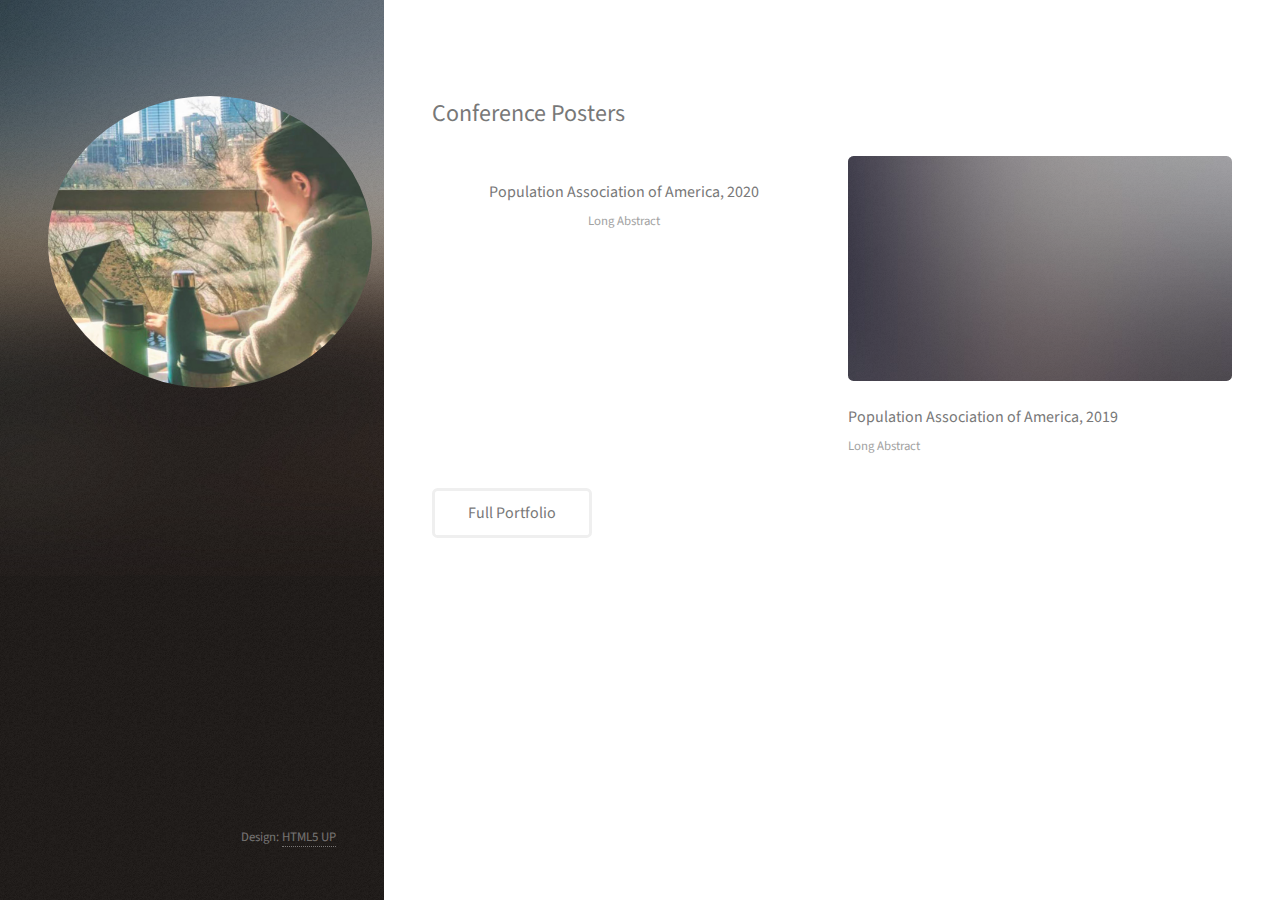
==== conference_posters.html @ b1d5b1af "Update conference_posters.html" ====
<!DOCTYPE HTML>
<!--
	Strata by HTML5 UP
	html5up.net | @ajlkn
	Free for personal and commercial use under the CCA 3.0 license (html5up.net/license)
-->
<html>
	<head>
		<title>Danielle Wilson</title>
		<meta charset="utf-8" />
		<meta name="viewport" content="width=device-width, initial-scale=1, user-scalable=no" />
		<link rel="stylesheet" href="assets/css/main.css" />
	</head>
	<body class="is-preload">

		<!-- Header -->
			<header id="header">
				<div class="inner">
					<a href="#" class="image avatar"><img src="images/avatar.jpg" alt="" /></a>

				</div>
			</header>

		<!-- Main -->
			<div id="main">

				<!-- Research -->
					<section id="two">
						<h2>Conference Posters</h2>
						<div class="row">
							<article class="col-6 col-12-xsmall work-item">
								<a href="images/PAA_poster_2020.jpg" class="image fit thumb"><img src="images/PAA_poster_2020_tumbnail.jpg" alt="" /></a>
								<!-- <a href="images/fulls/02.jpg" class="image fit thumb"><img src="images/thumbs/02.jpg" alt="" /></a> -->
								<h3 style="text-align:center;">Population Association of America, 2020</h3>
								<p style="text-align:center;">Long Abstract</p>
							</article>
							<article class="col-6 col-12-xsmall work-item">
								<a href="images/fulls/03.jpg" class="image fit thumb"><img src="images/thumbs/03.jpg" alt="" /></a>
								<h3>Population Association of America, 2019</h3>
								<p>Long Abstract</p>
							</article>
						</div>
						<ul class="actions">
							<li><a href="#" class="button">Full Portfolio</a></li>
						</ul>
					</section>

				<!-- Four -->
				<!--
					<section id="four">
						<h2>Elements</h2>

						<section>
							<h4>Text</h4>
							<p>This is <b>bold</b> and this is <strong>strong</strong>. This is <i>italic</i> and this is <em>emphasized</em>.
							This is <sup>superscript</sup> text and this is <sub>subscript</sub> text.
							This is <u>underlined</u> and this is code: <code>for (;;) { ... }</code>. Finally, <a href="#">this is a link</a>.</p>
							<hr />
							<header>
								<h4>Heading with a Subtitle</h4>
								<p>Lorem ipsum dolor sit amet nullam id egestas urna aliquam</p>
							</header>
							<p>Nunc lacinia ante nunc ac lobortis. Interdum adipiscing gravida odio porttitor sem non mi integer non faucibus ornare mi ut ante amet placerat aliquet. Volutpat eu sed ante lacinia sapien lorem accumsan varius montes viverra nibh in adipiscing blandit tempus accumsan.</p>
							<header>
								<h5>Heading with a Subtitle</h5>
								<p>Lorem ipsum dolor sit amet nullam id egestas urna aliquam</p>
							</header>
							<p>Nunc lacinia ante nunc ac lobortis. Interdum adipiscing gravida odio porttitor sem non mi integer non faucibus ornare mi ut ante amet placerat aliquet. Volutpat eu sed ante lacinia sapien lorem accumsan varius montes viverra nibh in adipiscing blandit tempus accumsan.</p>
							<hr />
							<h2>Heading Level 2</h2>
							<h3>Heading Level 3</h3>
							<h4>Heading Level 4</h4>
							<h5>Heading Level 5</h5>
							<h6>Heading Level 6</h6>
							<hr />
							<h5>Blockquote</h5>
							<blockquote>Fringilla nisl. Donec accumsan interdum nisi, quis tincidunt felis sagittis eget tempus euismod. Vestibulum ante ipsum primis in faucibus vestibulum. Blandit adipiscing eu felis iaculis volutpat ac adipiscing accumsan faucibus. Vestibulum ante ipsum primis in faucibus lorem ipsum dolor sit amet nullam adipiscing eu felis.</blockquote>
							<h5>Preformatted</h5>
							<pre><code>i = 0;

while (!deck.isInOrder()) {
print 'Iteration ' + i;
deck.shuffle();
i++;
}

print 'It took ' + i + ' iterations to sort the deck.';</code></pre>
						</section>

						<section>
							<h4>Lists</h4>
							<div class="row">
								<div class="col-6 col-12-xsmall">
									<h5>Unordered</h5>
									<ul>
										<li>Dolor pulvinar etiam magna etiam.</li>
										<li>Sagittis adipiscing lorem eleifend.</li>
										<li>Felis enim feugiat dolore viverra.</li>
									</ul>
									<h5>Alternate</h5>
									<ul class="alt">
										<li>Dolor pulvinar etiam magna etiam.</li>
										<li>Sagittis adipiscing lorem eleifend.</li>
										<li>Felis enim feugiat dolore viverra.</li>
									</ul>
								</div>
								<div class="col-6 col-12-xsmall">
									<h5>Ordered</h5>
									<ol>
										<li>Dolor pulvinar etiam magna etiam.</li>
										<li>Etiam vel felis at lorem sed viverra.</li>
										<li>Felis enim feugiat dolore viverra.</li>
										<li>Dolor pulvinar etiam magna etiam.</li>
										<li>Etiam vel felis at lorem sed viverra.</li>
										<li>Felis enim feugiat dolore viverra.</li>
									</ol>
									<h5>Icons</h5>
									<ul class="icons">
										<li><a href="#" class="icon brands fa-twitter"><span class="label">Twitter</span></a></li>
										<li><a href="#" class="icon brands fa-facebook-f"><span class="label">Facebook</span></a></li>
										<li><a href="#" class="icon brands fa-instagram"><span class="label">Instagram</span></a></li>
										<li><a href="#" class="icon brands fa-github"><span class="label">Github</span></a></li>
										<li><a href="#" class="icon brands fa-dribbble"><span class="label">Dribbble</span></a></li>
										<li><a href="#" class="icon brands fa-tumblr"><span class="label">Tumblr</span></a></li>
									</ul>
								</div>
							</div>
							<h5>Actions</h5>
							<ul class="actions">
								<li><a href="#" class="button primary">Default</a></li>
								<li><a href="#" class="button">Default</a></li>
							</ul>
							<ul class="actions small">
								<li><a href="#" class="button primary small">Small</a></li>
								<li><a href="#" class="button small">Small</a></li>
							</ul>
							<div class="row">
								<div class="col-6 col-12-small">
									<ul class="actions stacked">
										<li><a href="#" class="button primary">Default</a></li>
										<li><a href="#" class="button">Default</a></li>
									</ul>
								</div>
								<div class="col-6 col-12-small">
									<ul class="actions stacked">
										<li><a href="#" class="button primary small">Small</a></li>
										<li><a href="#" class="button small">Small</a></li>
									</ul>
								</div>
								<div class="col-6 col-12-small">
									<ul class="actions stacked">
										<li><a href="#" class="button primary fit">Default</a></li>
										<li><a href="#" class="button fit">Default</a></li>
									</ul>
								</div>
								<div class="col-6 col-12-small">
									<ul class="actions stacked">
										<li><a href="#" class="button primary small fit">Small</a></li>
										<li><a href="#" class="button small fit">Small</a></li>
									</ul>
								</div>
							</div>
						</section>

						<section>
							<h4>Table</h4>
							<h5>Default</h5>
							<div class="table-wrapper">
								<table>
									<thead>
										<tr>
											<th>Name</th>
											<th>Description</th>
											<th>Price</th>
										</tr>
									</thead>
									<tbody>
										<tr>
											<td>Item One</td>
											<td>Ante turpis integer aliquet porttitor.</td>
											<td>29.99</td>
										</tr>
										<tr>
											<td>Item Two</td>
											<td>Vis ac commodo adipiscing arcu aliquet.</td>
											<td>19.99</td>
										</tr>
										<tr>
											<td>Item Three</td>
											<td> Morbi faucibus arcu accumsan lorem.</td>
											<td>29.99</td>
										</tr>
										<tr>
											<td>Item Four</td>
											<td>Vitae integer tempus condimentum.</td>
											<td>19.99</td>
										</tr>
										<tr>
											<td>Item Five</td>
											<td>Ante turpis integer aliquet porttitor.</td>
											<td>29.99</td>
										</tr>
									</tbody>
									<tfoot>
										<tr>
											<td colspan="2"></td>
											<td>100.00</td>
										</tr>
									</tfoot>
								</table>
							</div>

							<h5>Alternate</h5>
							<div class="table-wrapper">
								<table class="alt">
									<thead>
										<tr>
											<th>Name</th>
											<th>Description</th>
											<th>Price</th>
										</tr>
									</thead>
									<tbody>
										<tr>
											<td>Item One</td>
											<td>Ante turpis integer aliquet porttitor.</td>
											<td>29.99</td>
										</tr>
										<tr>
											<td>Item Two</td>
											<td>Vis ac commodo adipiscing arcu aliquet.</td>
											<td>19.99</td>
										</tr>
										<tr>
											<td>Item Three</td>
											<td> Morbi faucibus arcu accumsan lorem.</td>
											<td>29.99</td>
										</tr>
										<tr>
											<td>Item Four</td>
											<td>Vitae integer tempus condimentum.</td>
											<td>19.99</td>
										</tr>
										<tr>
											<td>Item Five</td>
											<td>Ante turpis integer aliquet porttitor.</td>
											<td>29.99</td>
										</tr>
									</tbody>
									<tfoot>
										<tr>
											<td colspan="2"></td>
											<td>100.00</td>
										</tr>
									</tfoot>
								</table>
							</div>
						</section>

						<section>
							<h4>Buttons</h4>
							<ul class="actions">
								<li><a href="#" class="button primary">Primary</a></li>
								<li><a href="#" class="button">Default</a></li>
							</ul>
							<ul class="actions">
								<li><a href="#" class="button large">Large</a></li>
								<li><a href="#" class="button">Default</a></li>
								<li><a href="#" class="button small">Small</a></li>
							</ul>
							<ul class="actions fit">
								<li><a href="#" class="button primary fit">Fit</a></li>
								<li><a href="#" class="button fit">Fit</a></li>
							</ul>
							<ul class="actions fit small">
								<li><a href="#" class="button primary fit small">Fit + Small</a></li>
								<li><a href="#" class="button fit small">Fit + Small</a></li>
							</ul>
							<ul class="actions">
								<li><a href="#" class="button primary icon solid fa-download">Icon</a></li>
								<li><a href="#" class="button icon solid fa-download">Icon</a></li>
							</ul>
							<ul class="actions">
								<li><span class="button primary disabled">Primary</span></li>
								<li><span class="button disabled">Default</span></li>
							</ul>
						</section>

						<section>
							<h4>Form</h4>
							<form method="post" action="#">
								<div class="row gtr-uniform gtr-50">
									<div class="col-6 col-12-xsmall">
										<input type="text" name="demo-name" id="demo-name" value="" placeholder="Name" />
									</div>
									<div class="col-6 col-12-xsmall">
										<input type="email" name="demo-email" id="demo-email" value="" placeholder="Email" />
									</div>
									<div class="col-12">
										<select name="demo-category" id="demo-category">
											<option value="">- Category -</option>
											<option value="1">Manufacturing</option>
											<option value="1">Shipping</option>
											<option value="1">Administration</option>
											<option value="1">Human Resources</option>
										</select>
									</div>
									<div class="col-4 col-12-small">
										<input type="radio" id="demo-priority-low" name="demo-priority" checked>
										<label for="demo-priority-low">Low Priority</label>
									</div>
									<div class="col-4 col-12-small">
										<input type="radio" id="demo-priority-normal" name="demo-priority">
										<label for="demo-priority-normal">Normal Priority</label>
									</div>
									<div class="col-4 col-12-small">
										<input type="radio" id="demo-priority-high" name="demo-priority">
										<label for="demo-priority-high">High Priority</label>
									</div>
									<div class="col-6 col-12-small">
										<input type="checkbox" id="demo-copy" name="demo-copy">
										<label for="demo-copy">Email me a copy of this message</label>
									</div>
									<div class="col-6 col-12-small">
										<input type="checkbox" id="demo-human" name="demo-human" checked>
										<label for="demo-human">I am a human and not a robot</label>
									</div>
									<div class="col-12">
										<textarea name="demo-message" id="demo-message" placeholder="Enter your message" rows="6"></textarea>
									</div>
									<div class="col-12">
										<ul class="actions">
											<li><input type="submit" value="Send Message" class="primary" /></li>
											<li><input type="reset" value="Reset" /></li>
										</ul>
									</div>
								</div>
							</form>
						</section>

						<section>
							<h4>Image</h4>
							<h5>Fit</h5>
							<div class="box alt">
								<div class="row gtr-50 gtr-uniform">
									<div class="col-12"><span class="image fit"><img src="images/fulls/05.jpg" alt="" /></span></div>
									<div class="col-4"><span class="image fit"><img src="images/thumbs/01.jpg" alt="" /></span></div>
									<div class="col-4"><span class="image fit"><img src="images/thumbs/02.jpg" alt="" /></span></div>
									<div class="col-4"><span class="image fit"><img src="images/thumbs/03.jpg" alt="" /></span></div>
									<div class="col-4"><span class="image fit"><img src="images/thumbs/04.jpg" alt="" /></span></div>
									<div class="col-4"><span class="image fit"><img src="images/thumbs/05.jpg" alt="" /></span></div>
									<div class="col-4"><span class="image fit"><img src="images/thumbs/06.jpg" alt="" /></span></div>
									<div class="col-4"><span class="image fit"><img src="images/thumbs/03.jpg" alt="" /></span></div>
									<div class="col-4"><span class="image fit"><img src="images/thumbs/02.jpg" alt="" /></span></div>
									<div class="col-4"><span class="image fit"><img src="images/thumbs/01.jpg" alt="" /></span></div>
								</div>
							</div>
							<h5>Left &amp; Right</h5>
							<p><span class="image left"><img src="images/avatar.jpg" alt="" /></span>Fringilla nisl. Donec accumsan interdum nisi, quis tincidunt felis sagittis eget. tempus euismod. Vestibulum ante ipsum primis in faucibus vestibulum. Blandit adipiscing eu felis iaculis volutpat ac adipiscing accumsan eu faucibus. Integer ac pellentesque praesent tincidunt felis sagittis eget. tempus euismod. Vestibulum ante ipsum primis in faucibus vestibulum. Blandit adipiscing eu felis iaculis volutpat ac adipiscing accumsan eu faucibus. Integer ac pellentesque praesent. Donec accumsan interdum nisi, quis tincidunt felis sagittis eget. tempus euismod. Vestibulum ante ipsum primis in faucibus vestibulum. Blandit adipiscing eu felis iaculis volutpat ac adipiscing accumsan eu faucibus. Integer ac pellentesque praesent tincidunt felis sagittis eget. tempus euismod. Vestibulum ante ipsum primis in faucibus vestibulum. Blandit adipiscing eu felis iaculis volutpat ac adipiscing accumsan eu faucibus. Integer ac pellentesque praesent.</p>
							<p><span class="image right"><img src="images/avatar.jpg" alt="" /></span>Fringilla nisl. Donec accumsan interdum nisi, quis tincidunt felis sagittis eget. tempus euismod. Vestibulum ante ipsum primis in faucibus vestibulum. Blandit adipiscing eu felis iaculis volutpat ac adipiscing accumsan eu faucibus. Integer ac pellentesque praesent tincidunt felis sagittis eget. tempus euismod. Vestibulum ante ipsum primis in faucibus vestibulum. Blandit adipiscing eu felis iaculis volutpat ac adipiscing accumsan eu faucibus. Integer ac pellentesque praesent. Donec accumsan interdum nisi, quis tincidunt felis sagittis eget. tempus euismod. Vestibulum ante ipsum primis in faucibus vestibulum. Blandit adipiscing eu felis iaculis volutpat ac adipiscing accumsan eu faucibus. Integer ac pellentesque praesent tincidunt felis sagittis eget. tempus euismod. Vestibulum ante ipsum primis in faucibus vestibulum. Blandit adipiscing eu felis iaculis volutpat ac adipiscing accumsan eu faucibus. Integer ac pellentesque praesent.</p>
						</section>

					</section>
				-->

			</div>

		<!-- Footer -->
			<footer id="footer">
				<div class="inner">
					<ul class="icons">
						<!-- <li><a href="#" class="icon brands fa-twitter"><span class="label">Twitter</span></a></li> -->
						<!-- <li><a href="#" class="icon brands fa-github"><span class="label">Github</span></a></li> -->
						<!-- <li><a href="#" class="icon brands fa-dribbble"><span class="label">Dribbble</span></a></li> -->
						<!-- <li><a href="#" class="icon solid fa-envelope"><span class="Email">   danielle.wilson@student.american.edu</span></a></li> -->
					</ul>
					<ul class="copyright">
						<li>Design: <a href="http://html5up.net">HTML5 UP</a></li>
					</ul>
				</div>
			</footer>

		<!-- Scripts -->
			<script src="assets/js/jquery.min.js"></script>
			<script src="assets/js/jquery.poptrox.min.js"></script>
			<script src="assets/js/browser.min.js"></script>
			<script src="assets/js/breakpoints.min.js"></script>
			<script src="assets/js/util.js"></script>
			<script src="assets/js/main.js"></script>

	</body>
</html>
---- assets/css/main.css ----
@import url("fontawesome-all.min.css");
@import url("https://fonts.googleapis.com/css?family=Source+Sans+Pro:400,400italic");

/*
	Strata by HTML5 UP
	html5up.net | @ajlkn
	Free for personal and commercial use under the CCA 3.0 license (html5up.net/license)
*/

html, body, div, span, applet, object,
iframe, h1, h2, h3, h4, h5, h6, p, blockquote,
pre, a, abbr, acronym, address, big, cite,
code, del, dfn, em, img, ins, kbd, q, s, samp,
small, strike, strong, sub, sup, tt, var, b,
u, i, center, dl, dt, dd, ol, ul, li, fieldset,
form, label, legend, table, caption, tbody,
tfoot, thead, tr, th, td, article, aside,
canvas, details, embed, figure, figcaption,
footer, header, hgroup, menu, nav, output, ruby,
section, summary, time, mark, audio, video {
	margin: 0;
	padding: 0;
	border: 0;
	font-size: 100%;
	font: inherit;
	vertical-align: baseline;}

article, aside, details, figcaption, figure,
footer, header, hgroup, menu, nav, section {
	display: block;}

body {
	line-height: 1;
}

ol, ul {
	list-style: none;
}

blockquote, q {
	quotes: none;
}

	blockquote:before, blockquote:after, q:before, q:after {
		content: '';
		content: none;
	}

table {
	border-collapse: collapse;
	border-spacing: 0;
}

body {
	-webkit-text-size-adjust: none;
}

mark {
	background-color: transparent;
	color: inherit;
}

input::-moz-focus-inner {
	border: 0;
	padding: 0;
}

input, select, textarea {
	-moz-appearance: none;
	-webkit-appearance: none;
	-ms-appearance: none;
	appearance: none;
}

/* Basic */

	html {
		box-sizing: border-box;
	}

	*, *:before, *:after {
		box-sizing: inherit;
	}

	body {
		background: #fff;
	}

		body.is-preload *, body.is-preload *:before, body.is-preload *:after {
			-moz-animation: none !important;
			-webkit-animation: none !important;
			-ms-animation: none !important;
			animation: none !important;
			-moz-transition: none !important;
			-webkit-transition: none !important;
			-ms-transition: none !important;
			transition: none !important;
		}

	body, input, select, textarea {
		color: #a2a2a2;
		font-family: "Source Sans Pro", Helvetica, sans-serif;
		font-size: 16pt;
		font-weight: 400;
		line-height: 1.75em;
	}

	a {
		-moz-transition: color 0.2s ease-in-out, border-color 0.2s ease-in-out;
		-webkit-transition: color 0.2s ease-in-out, border-color 0.2s ease-in-out;
		-ms-transition: color 0.2s ease-in-out, border-color 0.2s ease-in-out;
		transition: color 0.2s ease-in-out, border-color 0.2s ease-in-out;
		border-bottom: dotted 1px;
		color: #49bf9d;
		text-decoration: none;
	}

		a:hover {
			border-bottom-color: transparent;
			color: #49bf9d !important;
			text-decoration: none;
		}

	strong, b {
		color: #787878;
		font-weight: 400;
	}

	em, i {
		font-style: italic;
	}

	p {
		margin: 0 0 2em 0;
	}

	h1, h2, h3, h4, h5, h6 {
		color: #787878;
		font-weight: 400;
		line-height: 1em;
		margin: 0 0 1em 0;
	}

		h1 a, h2 a, h3 a, h4 a, h5 a, h6 a {
			color: inherit;
			text-decoration: none;
		}

	h1 {
		font-size: 2em;
		line-height: 1.5em;
	}

	h2 {
		font-size: 1.5em;
		line-height: 1.5em;
	}

	h3 {
		font-size: 1.25em;
		line-height: 1.5em;
	}

	h4 {
		font-size: 1.1em;
		line-height: 1.5em;
	}

	h5 {
		font-size: 0.9em;
		line-height: 1.5em;
	}

	h6 {
		font-size: 0.7em;
		line-height: 1.5em;
	}

	sub {
		font-size: 0.8em;
		position: relative;
		top: 0.5em;
	}

	sup {
		font-size: 0.8em;
		position: relative;
		top: -0.5em;
	}

	hr {
		border: 0;
		border-bottom: solid 2px #efefef;
		margin: 2em 0;
	}

		hr.major {
			margin: 3em 0;
		}

	blockquote {
		border-left: solid 6px #efefef;
		font-style: italic;
		margin: 0 0 2em 0;
		padding: 0.5em 0 0.5em 1.5em;
	}

	code {
		background: #f7f7f7;
		border-radius: 0.35em;
		border: solid 2px #efefef;
		font-family: "Courier New", monospace;
		font-size: 0.9em;
		margin: 0 0.25em;
		padding: 0.25em 0.65em;
	}

	pre {
		-webkit-overflow-scrolling: touch;
		font-family: "Courier New", monospace;
		font-size: 0.9em;
		margin: 0 0 2em 0;
	}

		pre code {
			display: block;
			line-height: 1.75em;
			padding: 1em 1.5em;
			overflow-x: auto;
		}

	.align-left {
		text-align: left;
	}

	.align-center {
		text-align: center;
	}

	.align-right {
		text-align: right;
	}

/* Container */

	.container {
		margin: 0 auto;
		max-width: calc(100% - 4em);
		width: 100%;
	}

		.container.xsmall {
			width: 25%;
		}

		.container.small {
			width: 50%;
		}

		.container.medium {
			width: 75%;
		}

		.container.large {
			width: 125%;
		}

		.container.xlarge {
			width: 150%;
		}

		.container.max {
			width: 100%;
		}

		@media screen and (max-width: 980px) {

			.container {
				width: 100% !important;
				max-width: 100% !important;
			}

		}

		@media screen and (max-width: 480px) {

			.container {
				max-width: calc(100% - 3em);
			}

		}

/* Row */

	.row {
		display: flex;
		flex-wrap: wrap;
		box-sizing: border-box;
		align-items: stretch;
	}

		.row > * {
			box-sizing: border-box;
		}

		.row.gtr-uniform > * > :last-child {
			margin-bottom: 0;
		}

		.row.aln-left {
			justify-content: flex-start;
		}

		.row.aln-center {
			justify-content: center;
		}

		.row.aln-right {
			justify-content: flex-end;
		}

		.row.aln-top {
			align-items: flex-start;
		}

		.row.aln-middle {
			align-items: center;
		}

		.row.aln-bottom {
			align-items: flex-end;
		}

		.row > .imp {
			order: -1;
		}

		.row > .col-1 {
			width: 8.33333%;
		}

		.row > .off-1 {
			margin-left: 8.33333%;
		}

		.row > .col-2 {
			width: 16.66667%;
		}

		.row > .off-2 {
			margin-left: 16.66667%;
		}

		.row > .col-3 {
			width: 25%;
		}

		.row > .off-3 {
			margin-left: 25%;
		}

		.row > .col-4 {
			width: 33.33333%;
		}

		.row > .off-4 {
			margin-left: 33.33333%;
		}

		.row > .col-5 {
			width: 41.66667%;
		}

		.row > .off-5 {
			margin-left: 41.66667%;
		}

		.row > .col-6 {
			width: 50%;
		}

		.row > .off-6 {
			margin-left: 50%;
		}

		.row > .col-7 {
			width: 58.33333%;
		}

		.row > .off-7 {
			margin-left: 58.33333%;
		}

		.row > .col-8 {
			width: 66.66667%;
		}

		.row > .off-8 {
			margin-left: 66.66667%;
		}

		.row > .col-9 {
			width: 75%;
		}

		.row > .off-9 {
			margin-left: 75%;
		}

		.row > .col-10 {
			width: 83.33333%;
		}

		.row > .off-10 {
			margin-left: 83.33333%;
		}

		.row > .col-11 {
			width: 91.66667%;
		}

		.row > .off-11 {
			margin-left: 91.66667%;
		}

		.row > .col-12 {
			width: 100%;
		}

		.row > .off-12 {
			margin-left: 100%;
		}

		.row.gtr-0 {
			margin-top: 0;
			margin-left: 0em;
		}

			.row.gtr-0 > * {
				padding: 0 0 0 0em;
			}

			.row.gtr-0.gtr-uniform {
				margin-top: 0em;
			}

				.row.gtr-0.gtr-uniform > * {
					padding-top: 0em;
				}

		.row.gtr-25 {
			margin-top: 0;
			margin-left: -0.625em;
		}

			.row.gtr-25 > * {
				padding: 0 0 0 0.625em;
			}

			.row.gtr-25.gtr-uniform {
				margin-top: -0.625em;
			}

				.row.gtr-25.gtr-uniform > * {
					padding-top: 0.625em;
				}

		.row.gtr-50 {
			margin-top: 0;
			margin-left: -1.25em;
		}

			.row.gtr-50 > * {
				padding: 0 0 0 1.25em;
			}

			.row.gtr-50.gtr-uniform {
				margin-top: -1.25em;
			}

				.row.gtr-50.gtr-uniform > * {
					padding-top: 1.25em;
				}

		.row {
			margin-top: 0;
			margin-left: -2.5em;
		}

			.row > * {
				padding: 0 0 0 2.5em;
			}

			.row.gtr-uniform {
				margin-top: -2.5em;
			}

				.row.gtr-uniform > * {
					padding-top: 2.5em;
				}

		.row.gtr-150 {
			margin-top: 0;
			margin-left: -3.75em;
		}

			.row.gtr-150 > * {
				padding: 0 0 0 3.75em;
			}

			.row.gtr-150.gtr-uniform {
				margin-top: -3.75em;
			}

				.row.gtr-150.gtr-uniform > * {
					padding-top: 3.75em;
				}

		.row.gtr-200 {
			margin-top: 0;
			margin-left: -5em;
		}

			.row.gtr-200 > * {
				padding: 0 0 0 5em;
			}

			.row.gtr-200.gtr-uniform {
				margin-top: -5em;
			}

				.row.gtr-200.gtr-uniform > * {
					padding-top: 5em;
				}

		@media screen and (max-width: 1800px) {

			.row {
				display: flex;
				flex-wrap: wrap;
				box-sizing: border-box;
				align-items: stretch;
			}

				.row > * {
					box-sizing: border-box;
				}

				.row.gtr-uniform > * > :last-child {
					margin-bottom: 0;
				}

				.row.aln-left {
					justify-content: flex-start;
				}

				.row.aln-center {
					justify-content: center;
				}

				.row.aln-right {
					justify-content: flex-end;
				}

				.row.aln-top {
					align-items: flex-start;
				}

				.row.aln-middle {
					align-items: center;
				}

				.row.aln-bottom {
					align-items: flex-end;
				}

				.row > .imp-xlarge {
					order: -1;
				}

				.row > .col-1-xlarge {
					width: 8.33333%;
				}

				.row > .off-1-xlarge {
					margin-left: 8.33333%;
				}

				.row > .col-2-xlarge {
					width: 16.66667%;
				}

				.row > .off-2-xlarge {
					margin-left: 16.66667%;
				}

				.row > .col-3-xlarge {
					width: 25%;
				}

				.row > .off-3-xlarge {
					margin-left: 25%;
				}

				.row > .col-4-xlarge {
					width: 33.33333%;
				}

				.row > .off-4-xlarge {
					margin-left: 33.33333%;
				}

				.row > .col-5-xlarge {
					width: 41.66667%;
				}

				.row > .off-5-xlarge {
					margin-left: 41.66667%;
				}

				.row > .col-6-xlarge {
					width: 50%;
				}

				.row > .off-6-xlarge {
					margin-left: 50%;
				}

				.row > .col-7-xlarge {
					width: 58.33333%;
				}

				.row > .off-7-xlarge {
					margin-left: 58.33333%;
				}

				.row > .col-8-xlarge {
					width: 66.66667%;
				}

				.row > .off-8-xlarge {
					margin-left: 66.66667%;
				}

				.row > .col-9-xlarge {
					width: 75%;
				}

				.row > .off-9-xlarge {
					margin-left: 75%;
				}

				.row > .col-10-xlarge {
					width: 83.33333%;
				}

				.row > .off-10-xlarge {
					margin-left: 83.33333%;
				}

				.row > .col-11-xlarge {
					width: 91.66667%;
				}

				.row > .off-11-xlarge {
					margin-left: 91.66667%;
				}

				.row > .col-12-xlarge {
					width: 100%;
				}

				.row > .off-12-xlarge {
					margin-left: 100%;
				}

				.row.gtr-0 {
					margin-top: 0;
					margin-left: 0em;
				}

					.row.gtr-0 > * {
						padding: 0 0 0 0em;
					}

					.row.gtr-0.gtr-uniform {
						margin-top: 0em;
					}

						.row.gtr-0.gtr-uniform > * {
							padding-top: 0em;
						}

				.row.gtr-25 {
					margin-top: 0;
					margin-left: -0.625em;
				}

					.row.gtr-25 > * {
						padding: 0 0 0 0.625em;
					}

					.row.gtr-25.gtr-uniform {
						margin-top: -0.625em;
					}

						.row.gtr-25.gtr-uniform > * {
							padding-top: 0.625em;
						}

				.row.gtr-50 {
					margin-top: 0;
					margin-left: -1.25em;
				}

					.row.gtr-50 > * {
						padding: 0 0 0 1.25em;
					}

					.row.gtr-50.gtr-uniform {
						margin-top: -1.25em;
					}

						.row.gtr-50.gtr-uniform > * {
							padding-top: 1.25em;
						}

				.row {
					margin-top: 0;
					margin-left: -2.5em;
				}

					.row > * {
						padding: 0 0 0 2.5em;
					}

					.row.gtr-uniform {
						margin-top: -2.5em;
					}

						.row.gtr-uniform > * {
							padding-top: 2.5em;
						}

				.row.gtr-150 {
					margin-top: 0;
					margin-left: -3.75em;
				}

					.row.gtr-150 > * {
						padding: 0 0 0 3.75em;
					}

					.row.gtr-150.gtr-uniform {
						margin-top: -3.75em;
					}

						.row.gtr-150.gtr-uniform > * {
							padding-top: 3.75em;
						}

				.row.gtr-200 {
					margin-top: 0;
					margin-left: -5em;
				}

					.row.gtr-200 > * {
						padding: 0 0 0 5em;
					}

					.row.gtr-200.gtr-uniform {
						margin-top: -5em;
					}

						.row.gtr-200.gtr-uniform > * {
							padding-top: 5em;
						}

		}

		@media screen and (max-width: 1280px) {

			.row {
				display: flex;
				flex-wrap: wrap;
				box-sizing: border-box;
				align-items: stretch;
			}

				.row > * {
					box-sizing: border-box;
				}

				.row.gtr-uniform > * > :last-child {
					margin-bottom: 0;
				}

				.row.aln-left {
					justify-content: flex-start;
				}

				.row.aln-center {
					justify-content: center;
				}

				.row.aln-right {
					justify-content: flex-end;
				}

				.row.aln-top {
					align-items: flex-start;
				}

				.row.aln-middle {
					align-items: center;
				}

				.row.aln-bottom {
					align-items: flex-end;
				}

				.row > .imp-large {
					order: -1;
				}

				.row > .col-1-large {
					width: 8.33333%;
				}

				.row > .off-1-large {
					margin-left: 8.33333%;
				}

				.row > .col-2-large {
					width: 16.66667%;
				}

				.row > .off-2-large {
					margin-left: 16.66667%;
				}

				.row > .col-3-large {
					width: 25%;
				}

				.row > .off-3-large {
					margin-left: 25%;
				}

				.row > .col-4-large {
					width: 33.33333%;
				}

				.row > .off-4-large {
					margin-left: 33.33333%;
				}

				.row > .col-5-large {
					width: 41.66667%;
				}

				.row > .off-5-large {
					margin-left: 41.66667%;
				}

				.row > .col-6-large {
					width: 50%;
				}

				.row > .off-6-large {
					margin-left: 50%;
				}

				.row > .col-7-large {
					width: 58.33333%;
				}

				.row > .off-7-large {
					margin-left: 58.33333%;
				}

				.row > .col-8-large {
					width: 66.66667%;
				}

				.row > .off-8-large {
					margin-left: 66.66667%;
				}

				.row > .col-9-large {
					width: 75%;
				}

				.row > .off-9-large {
					margin-left: 75%;
				}

				.row > .col-10-large {
					width: 83.33333%;
				}

				.row > .off-10-large {
					margin-left: 83.33333%;
				}

				.row > .col-11-large {
					width: 91.66667%;
				}

				.row > .off-11-large {
					margin-left: 91.66667%;
				}

				.row > .col-12-large {
					width: 100%;
				}

				.row > .off-12-large {
					margin-left: 100%;
				}

				.row.gtr-0 {
					margin-top: 0;
					margin-left: 0em;
				}

					.row.gtr-0 > * {
						padding: 0 0 0 0em;
					}

					.row.gtr-0.gtr-uniform {
						margin-top: 0em;
					}

						.row.gtr-0.gtr-uniform > * {
							padding-top: 0em;
						}

				.row.gtr-25 {
					margin-top: 0;
					margin-left: -0.5em;
				}

					.row.gtr-25 > * {
						padding: 0 0 0 0.5em;
					}

					.row.gtr-25.gtr-uniform {
						margin-top: -0.5em;
					}

						.row.gtr-25.gtr-uniform > * {
							padding-top: 0.5em;
						}

				.row.gtr-50 {
					margin-top: 0;
					margin-left: -1em;
				}

					.row.gtr-50 > * {
						padding: 0 0 0 1em;
					}

					.row.gtr-50.gtr-uniform {
						margin-top: -1em;
					}

						.row.gtr-50.gtr-uniform > * {
							padding-top: 1em;
						}

				.row {
					margin-top: 0;
					margin-left: -2em;
				}

					.row > * {
						padding: 0 0 0 2em;
					}

					.row.gtr-uniform {
						margin-top: -2em;
					}

						.row.gtr-uniform > * {
							padding-top: 2em;
						}

				.row.gtr-150 {
					margin-top: 0;
					margin-left: -3em;
				}

					.row.gtr-150 > * {
						padding: 0 0 0 3em;
					}

					.row.gtr-150.gtr-uniform {
						margin-top: -3em;
					}

						.row.gtr-150.gtr-uniform > * {
							padding-top: 3em;
						}

				.row.gtr-200 {
					margin-top: 0;
					margin-left: -4em;
				}

					.row.gtr-200 > * {
						padding: 0 0 0 4em;
					}

					.row.gtr-200.gtr-uniform {
						margin-top: -4em;
					}

						.row.gtr-200.gtr-uniform > * {
							padding-top: 4em;
						}

		}

		@media screen and (max-width: 980px) {

			.row {
				display: flex;
				flex-wrap: wrap;
				box-sizing: border-box;
				align-items: stretch;
			}

				.row > * {
					box-sizing: border-box;
				}

				.row.gtr-uniform > * > :last-child {
					margin-bottom: 0;
				}

				.row.aln-left {
					justify-content: flex-start;
				}

				.row.aln-center {
					justify-content: center;
				}

				.row.aln-right {
					justify-content: flex-end;
				}

				.row.aln-top {
					align-items: flex-start;
				}

				.row.aln-middle {
					align-items: center;
				}

				.row.aln-bottom {
					align-items: flex-end;
				}

				.row > .imp-medium {
					order: -1;
				}

				.row > .col-1-medium {
					width: 8.33333%;
				}

				.row > .off-1-medium {
					margin-left: 8.33333%;
				}

				.row > .col-2-medium {
					width: 16.66667%;
				}

				.row > .off-2-medium {
					margin-left: 16.66667%;
				}

				.row > .col-3-medium {
					width: 25%;
				}

				.row > .off-3-medium {
					margin-left: 25%;
				}

				.row > .col-4-medium {
					width: 33.33333%;
				}

				.row > .off-4-medium {
					margin-left: 33.33333%;
				}

				.row > .col-5-medium {
					width: 41.66667%;
				}

				.row > .off-5-medium {
					margin-left: 41.66667%;
				}

				.row > .col-6-medium {
					width: 50%;
				}

				.row > .off-6-medium {
					margin-left: 50%;
				}

				.row > .col-7-medium {
					width: 58.33333%;
				}

				.row > .off-7-medium {
					margin-left: 58.33333%;
				}

				.row > .col-8-medium {
					width: 66.66667%;
				}

				.row > .off-8-medium {
					margin-left: 66.66667%;
				}

				.row > .col-9-medium {
					width: 75%;
				}

				.row > .off-9-medium {
					margin-left: 75%;
				}

				.row > .col-10-medium {
					width: 83.33333%;
				}

				.row > .off-10-medium {
					margin-left: 83.33333%;
				}

				.row > .col-11-medium {
					width: 91.66667%;
				}

				.row > .off-11-medium {
					margin-left: 91.66667%;
				}

				.row > .col-12-medium {
					width: 100%;
				}

				.row > .off-12-medium {
					margin-left: 100%;
				}

				.row.gtr-0 {
					margin-top: 0;
					margin-left: 0em;
				}

					.row.gtr-0 > * {
						padding: 0 0 0 0em;
					}

					.row.gtr-0.gtr-uniform {
						margin-top: 0em;
					}

						.row.gtr-0.gtr-uniform > * {
							padding-top: 0em;
						}

				.row.gtr-25 {
					margin-top: 0;
					margin-left: -0.5em;
				}

					.row.gtr-25 > * {
						padding: 0 0 0 0.5em;
					}

					.row.gtr-25.gtr-uniform {
						margin-top: -0.5em;
					}

						.row.gtr-25.gtr-uniform > * {
							padding-top: 0.5em;
						}

				.row.gtr-50 {
					margin-top: 0;
					margin-left: -1em;
				}

					.row.gtr-50 > * {
						padding: 0 0 0 1em;
					}

					.row.gtr-50.gtr-uniform {
						margin-top: -1em;
					}

						.row.gtr-50.gtr-uniform > * {
							padding-top: 1em;
						}

				.row {
					margin-top: 0;
					margin-left: -2em;
				}

					.row > * {
						padding: 0 0 0 2em;
					}

					.row.gtr-uniform {
						margin-top: -2em;
					}

						.row.gtr-uniform > * {
							padding-top: 2em;
						}

				.row.gtr-150 {
					margin-top: 0;
					margin-left: -3em;
				}

					.row.gtr-150 > * {
						padding: 0 0 0 3em;
					}

					.row.gtr-150.gtr-uniform {
						margin-top: -3em;
					}

						.row.gtr-150.gtr-uniform > * {
							padding-top: 3em;
						}

				.row.gtr-200 {
					margin-top: 0;
					margin-left: -4em;
				}

					.row.gtr-200 > * {
						padding: 0 0 0 4em;
					}

					.row.gtr-200.gtr-uniform {
						margin-top: -4em;
					}

						.row.gtr-200.gtr-uniform > * {
							padding-top: 4em;
						}

		}

		@media screen and (max-width: 736px) {

			.row {
				display: flex;
				flex-wrap: wrap;
				box-sizing: border-box;
				align-items: stretch;
			}

				.row > * {
					box-sizing: border-box;
				}

				.row.gtr-uniform > * > :last-child {
					margin-bottom: 0;
				}

				.row.aln-left {
					justify-content: flex-start;
				}

				.row.aln-center {
					justify-content: center;
				}

				.row.aln-right {
					justify-content: flex-end;
				}

				.row.aln-top {
					align-items: flex-start;
				}

				.row.aln-middle {
					align-items: center;
				}

				.row.aln-bottom {
					align-items: flex-end;
				}

				.row > .imp-small {
					order: -1;
				}

				.row > .col-1-small {
					width: 8.33333%;
				}

				.row > .off-1-small {
					margin-left: 8.33333%;
				}

				.row > .col-2-small {
					width: 16.66667%;
				}

				.row > .off-2-small {
					margin-left: 16.66667%;
				}

				.row > .col-3-small {
					width: 25%;
				}

				.row > .off-3-small {
					margin-left: 25%;
				}

				.row > .col-4-small {
					width: 33.33333%;
				}

				.row > .off-4-small {
					margin-left: 33.33333%;
				}

				.row > .col-5-small {
					width: 41.66667%;
				}

				.row > .off-5-small {
					margin-left: 41.66667%;
				}

				.row > .col-6-small {
					width: 50%;
				}

				.row > .off-6-small {
					margin-left: 50%;
				}

				.row > .col-7-small {
					width: 58.33333%;
				}

				.row > .off-7-small {
					margin-left: 58.33333%;
				}

				.row > .col-8-small {
					width: 66.66667%;
				}

				.row > .off-8-small {
					margin-left: 66.66667%;
				}

				.row > .col-9-small {
					width: 75%;
				}

				.row > .off-9-small {
					margin-left: 75%;
				}

				.row > .col-10-small {
					width: 83.33333%;
				}

				.row > .off-10-small {
					margin-left: 83.33333%;
				}

				.row > .col-11-small {
					width: 91.66667%;
				}

				.row > .off-11-small {
					margin-left: 91.66667%;
				}

				.row > .col-12-small {
					width: 100%;
				}

				.row > .off-12-small {
					margin-left: 100%;
				}

				.row.gtr-0 {
					margin-top: 0;
					margin-left: 0em;
				}

					.row.gtr-0 > * {
						padding: 0 0 0 0em;
					}

					.row.gtr-0.gtr-uniform {
						margin-top: 0em;
					}

						.row.gtr-0.gtr-uniform > * {
							padding-top: 0em;
						}

				.row.gtr-25 {
					margin-top: 0;
					margin-left: -0.375em;
				}

					.row.gtr-25 > * {
						padding: 0 0 0 0.375em;
					}

					.row.gtr-25.gtr-uniform {
						margin-top: -0.375em;
					}

						.row.gtr-25.gtr-uniform > * {
							padding-top: 0.375em;
						}

				.row.gtr-50 {
					margin-top: 0;
					margin-left: -0.75em;
				}

					.row.gtr-50 > * {
						padding: 0 0 0 0.75em;
					}

					.row.gtr-50.gtr-uniform {
						margin-top: -0.75em;
					}

						.row.gtr-50.gtr-uniform > * {
							padding-top: 0.75em;
						}

				.row {
					margin-top: 0;
					margin-left: -1.5em;
				}

					.row > * {
						padding: 0 0 0 1.5em;
					}

					.row.gtr-uniform {
						margin-top: -1.5em;
					}

						.row.gtr-uniform > * {
							padding-top: 1.5em;
						}

				.row.gtr-150 {
					margin-top: 0;
					margin-left: -2.25em;
				}

					.row.gtr-150 > * {
						padding: 0 0 0 2.25em;
					}

					.row.gtr-150.gtr-uniform {
						margin-top: -2.25em;
					}

						.row.gtr-150.gtr-uniform > * {
							padding-top: 2.25em;
						}

				.row.gtr-200 {
					margin-top: 0;
					margin-left: -3em;
				}

					.row.gtr-200 > * {
						padding: 0 0 0 3em;
					}

					.row.gtr-200.gtr-uniform {
						margin-top: -3em;
					}

						.row.gtr-200.gtr-uniform > * {
							padding-top: 3em;
						}

		}

		@media screen and (max-width: 480px) {

			.row {
				display: flex;
				flex-wrap: wrap;
				box-sizing: border-box;
				align-items: stretch;
			}

				.row > * {
					box-sizing: border-box;
				}

				.row.gtr-uniform > * > :last-child {
					margin-bottom: 0;
				}

				.row.aln-left {
					justify-content: flex-start;
				}

				.row.aln-center {
					justify-content: center;
				}

				.row.aln-right {
					justify-content: flex-end;
				}

				.row.aln-top {
					align-items: flex-start;
				}

				.row.aln-middle {
					align-items: center;
				}

				.row.aln-bottom {
					align-items: flex-end;
				}

				.row > .imp-xsmall {
					order: -1;
				}

				.row > .col-1-xsmall {
					width: 8.33333%;
				}

				.row > .off-1-xsmall {
					margin-left: 8.33333%;
				}

				.row > .col-2-xsmall {
					width: 16.66667%;
				}

				.row > .off-2-xsmall {
					margin-left: 16.66667%;
				}

				.row > .col-3-xsmall {
					width: 25%;
				}

				.row > .off-3-xsmall {
					margin-left: 25%;
				}

				.row > .col-4-xsmall {
					width: 33.33333%;
				}

				.row > .off-4-xsmall {
					margin-left: 33.33333%;
				}

				.row > .col-5-xsmall {
					width: 41.66667%;
				}

				.row > .off-5-xsmall {
					margin-left: 41.66667%;
				}

				.row > .col-6-xsmall {
					width: 50%;
				}

				.row > .off-6-xsmall {
					margin-left: 50%;
				}

				.row > .col-7-xsmall {
					width: 58.33333%;
				}

				.row > .off-7-xsmall {
					margin-left: 58.33333%;
				}

				.row > .col-8-xsmall {
					width: 66.66667%;
				}

				.row > .off-8-xsmall {
					margin-left: 66.66667%;
				}

				.row > .col-9-xsmall {
					width: 75%;
				}

				.row > .off-9-xsmall {
					margin-left: 75%;
				}

				.row > .col-10-xsmall {
					width: 83.33333%;
				}

				.row > .off-10-xsmall {
					margin-left: 83.33333%;
				}

				.row > .col-11-xsmall {
					width: 91.66667%;
				}

				.row > .off-11-xsmall {
					margin-left: 91.66667%;
				}

				.row > .col-12-xsmall {
					width: 100%;
				}

				.row > .off-12-xsmall {
					margin-left: 100%;
				}

				.row.gtr-0 {
					margin-top: 0;
					margin-left: 0em;
				}

					.row.gtr-0 > * {
						padding: 0 0 0 0em;
					}

					.row.gtr-0.gtr-uniform {
						margin-top: 0em;
					}

						.row.gtr-0.gtr-uniform > * {
							padding-top: 0em;
						}

				.row.gtr-25 {
					margin-top: 0;
					margin-left: -0.375em;
				}

					.row.gtr-25 > * {
						padding: 0 0 0 0.375em;
					}

					.row.gtr-25.gtr-uniform {
						margin-top: -0.375em;
					}

						.row.gtr-25.gtr-uniform > * {
							padding-top: 0.375em;
						}

				.row.gtr-50 {
					margin-top: 0;
					margin-left: -0.75em;
				}

					.row.gtr-50 > * {
						padding: 0 0 0 0.75em;
					}

					.row.gtr-50.gtr-uniform {
						margin-top: -0.75em;
					}

						.row.gtr-50.gtr-uniform > * {
							padding-top: 0.75em;
						}

				.row {
					margin-top: 0;
					margin-left: -1.5em;
				}

					.row > * {
						padding: 0 0 0 1.5em;
					}

					.row.gtr-uniform {
						margin-top: -1.5em;
					}

						.row.gtr-uniform > * {
							padding-top: 1.5em;
						}

				.row.gtr-150 {
					margin-top: 0;
					margin-left: -2.25em;
				}

					.row.gtr-150 > * {
						padding: 0 0 0 2.25em;
					}

					.row.gtr-150.gtr-uniform {
						margin-top: -2.25em;
					}

						.row.gtr-150.gtr-uniform > * {
							padding-top: 2.25em;
						}

				.row.gtr-200 {
					margin-top: 0;
					margin-left: -3em;
				}

					.row.gtr-200 > * {
						padding: 0 0 0 3em;
					}

					.row.gtr-200.gtr-uniform {
						margin-top: -3em;
					}

						.row.gtr-200.gtr-uniform > * {
							padding-top: 3em;
						}

		}

/* Section/Article */

	section.special, article.special {
		text-align: center;
	}

	header p {
		color: #b2b2b2;
		position: relative;
		margin: 0 0 1.5em 0;
	}

	header h2 + p {
		font-size: 1.25em;
		margin-top: -1em;
		line-height: 1.5em;
	}

	header h3 + p {
		font-size: 1.1em;
		margin-top: -0.8em;
		line-height: 1.5em;
	}

	header h4 + p,
	header h5 + p,
	header h6 + p {
		font-size: 0.9em;
		margin-top: -0.6em;
		line-height: 1.5em;
	}

	header.major h2 {
		font-size: 2em;
	}

/* Form */

	form {
		margin: 0 0 2em 0;
	}

	label {
		color: #787878;
		display: block;
		font-size: 0.9em;
		font-weight: 400;
		margin: 0 0 1em 0;
	}

	input[type="text"],
	input[type="password"],
	input[type="email"],
	select,
	textarea {
		-moz-appearance: none;
		-webkit-appearance: none;
		-ms-appearance: none;
		appearance: none;
		background: #f7f7f7;
		border-radius: 0.35em;
		border: solid 2px transparent;
		color: inherit;
		display: block;
		outline: 0;
		padding: 0 0.75em;
		text-decoration: none;
		width: 100%;
	}

		input[type="text"]:invalid,
		input[type="password"]:invalid,
		input[type="email"]:invalid,
		select:invalid,
		textarea:invalid {
			box-shadow: none;
		}

		input[type="text"]:focus,
		input[type="password"]:focus,
		input[type="email"]:focus,
		select:focus,
		textarea:focus {
			border-color: #49bf9d;
		}

	select {
		background-image: url("data:image/svg+xml;charset=utf8,%3Csvg xmlns='http://www.w3.org/2000/svg' width='40' height='40' preserveAspectRatio='none' viewBox='0 0 40 40'%3E%3Cpath d='M9.4,12.3l10.4,10.4l10.4-10.4c0.2-0.2,0.5-0.4,0.9-0.4c0.3,0,0.6,0.1,0.9,0.4l3.3,3.3c0.2,0.2,0.4,0.5,0.4,0.9 c0,0.4-0.1,0.6-0.4,0.9L20.7,31.9c-0.2,0.2-0.5,0.4-0.9,0.4c-0.3,0-0.6-0.1-0.9-0.4L4.3,17.3c-0.2-0.2-0.4-0.5-0.4-0.9 c0-0.4,0.1-0.6,0.4-0.9l3.3-3.3c0.2-0.2,0.5-0.4,0.9-0.4S9.1,12.1,9.4,12.3z' fill='%23dfdfdf' /%3E%3C/svg%3E");
		background-size: 1.25rem;
		background-repeat: no-repeat;
		background-position: calc(100% - 1rem) center;
		height: 2.75em;
		padding-right: 2.75em;
		text-overflow: ellipsis;
	}

		select option {
			color: #787878;
			background: #fff;
		}

		select:focus::-ms-value {
			background-color: transparent;
		}

		select::-ms-expand {
			display: none;
		}

	input[type="text"],
	input[type="password"],
	input[type="email"],
	select {
		height: 2.75em;
	}

	textarea {
		padding: 0.75em;
	}

	input[type="checkbox"],
	input[type="radio"] {
		-moz-appearance: none;
		-webkit-appearance: none;
		-ms-appearance: none;
		appearance: none;
		display: block;
		float: left;
		margin-right: -2em;
		opacity: 0;
		width: 1em;
		z-index: -1;
	}

		input[type="checkbox"] + label,
		input[type="radio"] + label {
			text-decoration: none;
			color: #a2a2a2;
			cursor: pointer;
			display: inline-block;
			font-size: 1em;
			font-weight: 400;
			padding-left: 2.4em;
			padding-right: 0.75em;
			position: relative;
		}

			input[type="checkbox"] + label:before,
			input[type="radio"] + label:before {
				-moz-osx-font-smoothing: grayscale;
				-webkit-font-smoothing: antialiased;
				display: inline-block;
				font-style: normal;
				font-variant: normal;
				text-rendering: auto;
				line-height: 1;
				text-transform: none !important;
				font-family: 'Font Awesome 5 Free';
				font-weight: 900;
			}

			input[type="checkbox"] + label:before,
			input[type="radio"] + label:before {
				background: #f7f7f7;
				border-radius: 0.35em;
				border: solid 2px transparent;
				content: '';
				display: inline-block;
				font-size: 0.8em;
				height: 2.0625em;
				left: 0;
				line-height: 1.85625em;
				position: absolute;
				text-align: center;
				top: 0;
				width: 2.0625em;
			}

		input[type="checkbox"]:checked + label:before,
		input[type="radio"]:checked + label:before {
			background: #787878;
			border-color: #787878;
			color: #fff;
			content: '\f00c';
		}

		input[type="checkbox"]:focus + label:before,
		input[type="radio"]:focus + label:before {
			border-color: #49bf9d;
		}

	input[type="checkbox"] + label:before {
		border-radius: 0.35em;
	}

	input[type="radio"] + label:before {
		border-radius: 100%;
	}

	::-webkit-input-placeholder {
		color: #b2b2b2 !important;
		opacity: 1.0;
	}

	:-moz-placeholder {
		color: #b2b2b2 !important;
		opacity: 1.0;
	}

	::-moz-placeholder {
		color: #b2b2b2 !important;
		opacity: 1.0;
	}

	:-ms-input-placeholder {
		color: #b2b2b2 !important;
		opacity: 1.0;
	}

/* Box */

	.box {
		border-radius: 0.35em;
		border: solid 2px #efefef;
		margin-bottom: 2em;
		padding: 1.5em;
	}

		.box > :last-child,
		.box > :last-child > :last-child,
		.box > :last-child > :last-child > :last-child {
			margin-bottom: 0;
		}

		.box.alt {
			border: 0;
			border-radius: 0;
			padding: 0;
		}

/* Icon */

	.icon {
		text-decoration: none;
		border-bottom: none;
		position: relative;
	}

		.icon:before {
			-moz-osx-font-smoothing: grayscale;
			-webkit-font-smoothing: antialiased;
			display: inline-block;
			font-style: normal;
			font-variant: normal;
			text-rendering: auto;
			line-height: 1;
			text-transform: none !important;
			font-family: 'Font Awesome 5 Free';
			font-weight: 400;
		}

		.icon > .label {
			display: none;
		}

		.icon:before {
			line-height: inherit;
		}

		.icon.solid:before {
			font-weight: 900;
		}

		.icon.brands:before {
			font-family: 'Font Awesome 5 Brands';
		}

/* Image */

	.image {
		border-radius: 0.35em;
		border: 0;
		display: inline-block;
		position: relative;
	}

		.image:before {
			-moz-transition: opacity 0.2s ease-in-out;
			-webkit-transition: opacity 0.2s ease-in-out;
			-ms-transition: opacity 0.2s ease-in-out;
			transition: opacity 0.2s ease-in-out;
			background: url("images/overlay.png");
			border-radius: 0.35em;
			content: '';
			display: block;
			height: 100%;
			left: 0;
			opacity: 0.5;
			position: absolute;
			top: 0;
			width: 100%;
		}

		.image.thumb {
			text-align: center;
		}

			.image.thumb:after {
				-moz-transition: opacity 0.2s ease-in-out;
				-webkit-transition: opacity 0.2s ease-in-out;
				-ms-transition: opacity 0.2s ease-in-out;
				transition: opacity 0.2s ease-in-out;
				border-radius: 0.35em;
				border: solid 3px rgba(255, 255, 255, 0.5);
				color: #fff;
				content: 'View';
				display: inline-block;
				font-size: 0.8em;
				font-weight: 400;
				left: 50%;
				line-height: 2.25em;
				margin: -1.25em 0 0 -3em;
				opacity: 0;
				padding: 0 1.5em;
				position: absolute;
				text-align: center;
				text-decoration: none;
				top: 50%;
				white-space: nowrap;
			}

			.image.thumb:hover:after {
				opacity: 1.0;
			}

			.image.thumb:hover:before {
				background: url("images/overlay.png"), url("images/overlay.png");
				opacity: 1.0;
			}

		.image img {
			border-radius: 0.35em;
			display: block;
		}

		.image.left {
			float: left;
			margin: 0 1.5em 1em 0;
			top: 0.25em;
		}

		.image.right {
			float: right;
			margin: 0 0 1em 1.5em;
			top: 0.25em;
		}

		.image.left, .image.right {
			max-width: 40%;
		}

			.image.left img, .image.right img {
				width: 100%;
			}

		.image.fit {
			display: block;
			margin: 0 0 2em 0;
			width: 100%;
		}

			.image.fit img {
				width: 100%;
			}

		.image.avatar {
			border-radius: 100%;
		}

			.image.avatar:before {
				display: none;
			}

			.image.avatar img {
				border-radius: 100%;
				width: 100%;
			}

/* List */

	ol {
		list-style: decimal;
		margin: 0 0 2em 0;
		padding-left: 1.25em;
	}

		ol li {
			padding-left: 0.25em;
		}

	ul {
		list-style: disc;
		margin: 0 0 2em 0;
		padding-left: 1em;
	}

		ul li {
			padding-left: 0.5em;
		}

		ul.alt {
			list-style: none;
			padding-left: 0;
		}

			ul.alt li {
				border-top: solid 2px #efefef;
				padding: 0.5em 0;
			}

				ul.alt li:first-child {
					border-top: 0;
					padding-top: 0;
				}

	dl {
		margin: 0 0 2em 0;
	}

/* Icons */

	ul.icons {
		cursor: default;
		list-style: none;
		padding-left: 0;
	}

		ul.icons li {
			display: inline-block;
			padding: 0 1em 0 0;
		}

			ul.icons li:last-child {
				padding-right: 0;
			}

			ul.icons li .icon:before {
				font-size: 1.5em;
			}

/* Labeled Icons */

	ul.labeled-icons {
		list-style: none;
		padding: 0;
	}

		ul.labeled-icons li {
			line-height: 1.75em;
			margin: 1.5em 0 0 0;
			padding-left: 2.25em;
			position: relative;
		}

			ul.labeled-icons li:first-child {
				margin-top: 0;
			}

			ul.labeled-icons li a {
				color: inherit;
			}

			ul.labeled-icons li h3 {
				color: #b2b2b2;
				left: 0;
				position: absolute;
				text-align: center;
				top: 0;
				width: 1em;
			}

/* Actions */

	ul.actions {
		display: -moz-flex;
		display: -webkit-flex;
		display: -ms-flex;
		display: flex;
		cursor: default;
		list-style: none;
		margin-left: -1em;
		padding-left: 0;
	}

		ul.actions li {
			padding: 0 0 0 1em;
			vertical-align: middle;
		}

		ul.actions.special {
			-moz-justify-content: center;
			-webkit-justify-content: center;
			-ms-justify-content: center;
			justify-content: center;
			width: 100%;
			margin-left: 0;
		}

			ul.actions.special li:first-child {
				padding-left: 0;
			}

		ul.actions.stacked {
			-moz-flex-direction: column;
			-webkit-flex-direction: column;
			-ms-flex-direction: column;
			flex-direction: column;
			margin-left: 0;
		}

			ul.actions.stacked li {
				padding: 1.3em 0 0 0;
			}

				ul.actions.stacked li:first-child {
					padding-top: 0;
				}

		ul.actions.fit {
			width: calc(100% + 1em);
		}

			ul.actions.fit li {
				-moz-flex-grow: 1;
				-webkit-flex-grow: 1;
				-ms-flex-grow: 1;
				flex-grow: 1;
				-moz-flex-shrink: 1;
				-webkit-flex-shrink: 1;
				-ms-flex-shrink: 1;
				flex-shrink: 1;
				width: 100%;
			}

				ul.actions.fit li > * {
					width: 100%;
				}

			ul.actions.fit.stacked {
				width: 100%;
			}

		@media screen and (max-width: 480px) {

			ul.actions:not(.fixed) {
				-moz-flex-direction: column;
				-webkit-flex-direction: column;
				-ms-flex-direction: column;
				flex-direction: column;
				margin-left: 0;
				width: 100% !important;
			}

				ul.actions:not(.fixed) li {
					-moz-flex-grow: 1;
					-webkit-flex-grow: 1;
					-ms-flex-grow: 1;
					flex-grow: 1;
					-moz-flex-shrink: 1;
					-webkit-flex-shrink: 1;
					-ms-flex-shrink: 1;
					flex-shrink: 1;
					padding: 1em 0 0 0;
					text-align: center;
					width: 100%;
				}

					ul.actions:not(.fixed) li > * {
						width: 100%;
					}

					ul.actions:not(.fixed) li:first-child {
						padding-top: 0;
					}

					ul.actions:not(.fixed) li input[type="submit"],
					ul.actions:not(.fixed) li input[type="reset"],
					ul.actions:not(.fixed) li input[type="button"],
					ul.actions:not(.fixed) li button,
					ul.actions:not(.fixed) li .button {
						width: 100%;
					}

						ul.actions:not(.fixed) li input[type="submit"].icon:before,
						ul.actions:not(.fixed) li input[type="reset"].icon:before,
						ul.actions:not(.fixed) li input[type="button"].icon:before,
						ul.actions:not(.fixed) li button.icon:before,
						ul.actions:not(.fixed) li .button.icon:before {
							margin-left: -0.5em;
						}

		}

/* Table */

	.table-wrapper {
		-webkit-overflow-scrolling: touch;
		overflow-x: auto;
	}

	table {
		margin: 0 0 2em 0;
		width: 100%;
	}

		table tbody tr {
			border: solid 1px #efefef;
			border-left: 0;
			border-right: 0;
		}

			table tbody tr:nth-child(2n + 1) {
				background-color: #f7f7f7;
			}

		table td {
			padding: 0.75em 0.75em;
		}

		table th {
			color: #787878;
			font-size: 0.9em;
			font-weight: 400;
			padding: 0 0.75em 0.75em 0.75em;
			text-align: left;
		}

		table thead {
			border-bottom: solid 2px #efefef;
		}

		table tfoot {
			border-top: solid 2px #efefef;
		}

		table.alt {
			border-collapse: separate;
		}

			table.alt tbody tr td {
				border: solid 2px #efefef;
				border-left-width: 0;
				border-top-width: 0;
			}

				table.alt tbody tr td:first-child {
					border-left-width: 2px;
				}

			table.alt tbody tr:first-child td {
				border-top-width: 2px;
			}

			table.alt thead {
				border-bottom: 0;
			}

			table.alt tfoot {
				border-top: 0;
			}

/* Button */

	input[type="submit"],
	input[type="reset"],
	input[type="button"],
	.button {
		-moz-appearance: none;
		-webkit-appearance: none;
		-ms-appearance: none;
		appearance: none;
		-moz-transition: background-color 0.2s ease-in-out, color 0.2s ease-in-out, border-color 0.2s ease-in-out;
		-webkit-transition: background-color 0.2s ease-in-out, color 0.2s ease-in-out, border-color 0.2s ease-in-out;
		-ms-transition: background-color 0.2s ease-in-out, color 0.2s ease-in-out, border-color 0.2s ease-in-out;
		transition: background-color 0.2s ease-in-out, color 0.2s ease-in-out, border-color 0.2s ease-in-out;
		background-color: transparent;
		border-radius: 0.35em;
		border: solid 3px #efefef;
		color: #787878 !important;
		cursor: pointer;
		display: inline-block;
		font-weight: 400;
		height: 3.15em;
		height: calc(2.75em + 6px);
		line-height: 2.75em;
		min-width: 10em;
		padding: 0 1.5em;
		text-align: center;
		text-decoration: none;
		white-space: nowrap;
	}

		input[type="submit"]:hover,
		input[type="reset"]:hover,
		input[type="button"]:hover,
		.button:hover {
			border-color: #49bf9d;
			color: #49bf9d !important;
		}

		input[type="submit"]:active,
		input[type="reset"]:active,
		input[type="button"]:active,
		.button:active {
			background-color: rgba(73, 191, 157, 0.1);
			border-color: #49bf9d;
			color: #49bf9d !important;
		}

		input[type="submit"].icon,
		input[type="reset"].icon,
		input[type="button"].icon,
		.button.icon {
			padding-left: 1.35em;
		}

			input[type="submit"].icon:before,
			input[type="reset"].icon:before,
			input[type="button"].icon:before,
			.button.icon:before {
				margin-right: 0.5em;
			}

		input[type="submit"].fit,
		input[type="reset"].fit,
		input[type="button"].fit,
		.button.fit {
			min-width: 0;
			width: 100%;
		}

		input[type="submit"].small,
		input[type="reset"].small,
		input[type="button"].small,
		.button.small {
			font-size: 0.8em;
		}

		input[type="submit"].large,
		input[type="reset"].large,
		input[type="button"].large,
		.button.large {
			font-size: 1.35em;
		}

		input[type="submit"].primary,
		input[type="reset"].primary,
		input[type="button"].primary,
		.button.primary {
			background-color: #49bf9d;
			border-color: #49bf9d;
			color: #ffffff !important;
		}

			input[type="submit"].primary:hover,
			input[type="reset"].primary:hover,
			input[type="button"].primary:hover,
			.button.primary:hover {
				background-color: #5cc6a7;
				border-color: #5cc6a7;
			}

			input[type="submit"].primary:active,
			input[type="reset"].primary:active,
			input[type="button"].primary:active,
			.button.primary:active {
				background-color: #3eb08f;
				border-color: #3eb08f;
			}

		input[type="submit"].disabled, input[type="submit"]:disabled,
		input[type="reset"].disabled,
		input[type="reset"]:disabled,
		input[type="button"].disabled,
		input[type="button"]:disabled,
		.button.disabled,
		.button:disabled {
			background-color: #e7e7e7 !important;
			border-color: #e7e7e7 !important;
			color: #b2b2b2 !important;
			cursor: default;
		}

/* Work Item */

	.work-item {
		margin: 0 0 2em 0;
	}

		.work-item .image {
			margin: 0 0 1.5em 0;
		}

		.work-item h3 {
			font-size: 1em;
			margin: 0 0 0.5em 0;
		}

		.work-item p {
			font-size: 0.8em;
			line-height: 1.5em;
			margin: 0;
		}

/* Header */

	#header {
		display: -moz-flex;
		display: -webkit-flex;
		display: -ms-flex;
		display: flex;
		-moz-flex-direction: column;
		-webkit-flex-direction: column;
		-ms-flex-direction: column;
		flex-direction: column;
		-moz-align-items: -moz-flex-end;
		-webkit-align-items: -webkit-flex-end;
		-ms-align-items: -ms-flex-end;
		align-items: flex-end;
		-moz-justify-content: space-between;
		-webkit-justify-content: space-between;
		-ms-justify-content: space-between;
		justify-content: space-between;
		background-color: #1f1815;
		background-attachment: scroll,								scroll;
		background-image: url("images/overlay.png"), url("../../images/bg.jpg");
		background-position: top left,							top left;
		background-repeat: repeat,								no-repeat;
		background-size: auto,								150%;
		color: rgba(255, 255, 255, 0.5);
		height: 100%;
		left: 0;
		padding: 8em 4em;
		position: fixed;
		text-align: right;
		top: 0;
		width: 35%;
	}

		#header > * {
			-moz-flex-shrink: 0;
			-webkit-flex-shrink: 0;
			-ms-flex-shrink: 0;
			flex-shrink: 0;
			width: 100%;
		}

		#header > .inner {
			-moz-flex-grow: 1;
			-webkit-flex-grow: 1;
			-ms-flex-grow: 1;
			flex-grow: 1;
			margin: 0 0 2em 0;
		}

		#header strong, #header b {
			color: #ffffff;
		}

		#header h2, #header h3, #header h4, #header h5, #header h6 {
			color: #ffffff;
		}

		#header h1 {
			color: rgba(255, 255, 255, 0.5);
			font-size: 1.35em;
			line-height: 1.75em;
			margin: 0;
		}

		#header .image.avatar {
			margin: 0 0 1em 0;
			width: 20.25em;
		}

/* Footer */

	#footer .icons {
		margin: 1em 0 0 0;
	}

		#footer .icons a {
			color: rgba(255, 255, 255, 0.4);
		}

	#footer .copyright {
		color: rgba(255, 255, 255, 0.4);
		font-size: 0.8em;
		list-style: none;
		margin: 1em 0 0 0;
		padding: 0;
	}

		#footer .copyright li {
			border-left: solid 1px rgba(255, 255, 255, 0.25);
			display: inline-block;
			line-height: 1em;
			margin-left: 0.75em;
			padding-left: 0.75em;
		}

			#footer .copyright li:first-child {
				border-left: 0;
				margin-left: 0;
				padding-left: 0;
			}

			#footer .copyright li a {
				color: inherit;
			}

/* Main */

	#main {
		margin-left: 35%;
		max-width: 54em;
		padding: 8em 4em 4em 4em;
		width: calc(100% - 35%);
	}

		#main > section {
			border-top: solid 2px #efefef;
			margin: 4em 0 0 0;
			padding: 4em 0 0 0;
		}

			#main > section:first-child {
				border-top: 0;
				margin-top: 0;
				padding-top: 0;
			}

/* Poptrox */

	@-moz-keyframes spin {
		0% {
			-moz-transform: rotate(0deg);
			-webkit-transform: rotate(0deg);
			-ms-transform: rotate(0deg);
			transform: rotate(0deg);
		}

		100% {
			-moz-transform: rotate(360deg);
			-webkit-transform: rotate(360deg);
			-ms-transform: rotate(360deg);
			transform: rotate(360deg);
		}
	}

	@-webkit-keyframes spin {
		0% {
			-moz-transform: rotate(0deg);
			-webkit-transform: rotate(0deg);
			-ms-transform: rotate(0deg);
			transform: rotate(0deg);
		}

		100% {
			-moz-transform: rotate(360deg);
			-webkit-transform: rotate(360deg);
			-ms-transform: rotate(360deg);
			transform: rotate(360deg);
		}
	}

	@-ms-keyframes spin {
		0% {
			-moz-transform: rotate(0deg);
			-webkit-transform: rotate(0deg);
			-ms-transform: rotate(0deg);
			transform: rotate(0deg);
		}

		100% {
			-moz-transform: rotate(360deg);
			-webkit-transform: rotate(360deg);
			-ms-transform: rotate(360deg);
			transform: rotate(360deg);
		}
	}

	@keyframes spin {
		0% {
			-moz-transform: rotate(0deg);
			-webkit-transform: rotate(0deg);
			-ms-transform: rotate(0deg);
			transform: rotate(0deg);
		}

		100% {
			-moz-transform: rotate(360deg);
			-webkit-transform: rotate(360deg);
			-ms-transform: rotate(360deg);
			transform: rotate(360deg);
		}
	}

	.poptrox-popup {
		-moz-box-sizing: content-box;
		-webkit-box-sizing: content-box;
		-ms-box-sizing: content-box;
		box-sizing: content-box;
		-webkit-tap-highlight-color: rgba(255, 255, 255, 0);
		background: #fff;
		border-radius: 0.35em;
		box-shadow: 0 0.1em 0.15em 0 rgba(0, 0, 0, 0.15);
		overflow: hidden;
		padding-bottom: 3em;
	}

		.poptrox-popup .loader {
			text-decoration: none;
			-moz-animation: spin 1s linear infinite;
			-webkit-animation: spin 1s linear infinite;
			-ms-animation: spin 1s linear infinite;
			animation: spin 1s linear infinite;
			font-size: 1.5em;
			height: 1em;
			left: 50%;
			line-height: 1em;
			margin: -0.5em 0 0 -0.5em;
			position: absolute;
			top: 50%;
			width: 1em;
		}

			.poptrox-popup .loader:before {
				-moz-osx-font-smoothing: grayscale;
				-webkit-font-smoothing: antialiased;
				display: inline-block;
				font-style: normal;
				font-variant: normal;
				text-rendering: auto;
				line-height: 1;
				text-transform: none !important;
				font-family: 'Font Awesome 5 Free';
				font-weight: 900;
			}

			.poptrox-popup .loader:before {
				content: '\f1ce';
			}

		.poptrox-popup .caption {
			background: #fff;
			bottom: 0;
			cursor: default;
			font-size: 0.9em;
			height: 3em;
			left: 0;
			line-height: 2.8em;
			position: absolute;
			text-align: center;
			width: 100%;
			z-index: 1;
		}

		.poptrox-popup .nav-next,
		.poptrox-popup .nav-previous {
			text-decoration: none;
			-moz-transition: opacity 0.2s ease-in-out;
			-webkit-transition: opacity 0.2s ease-in-out;
			-ms-transition: opacity 0.2s ease-in-out;
			transition: opacity 0.2s ease-in-out;
			-webkit-tap-highlight-color: rgba(255, 255, 255, 0);
			background: rgba(0, 0, 0, 0.01);
			cursor: pointer;
			height: 100%;
			opacity: 0;
			position: absolute;
			top: 0;
			width: 50%;
		}

			.poptrox-popup .nav-next:before,
			.poptrox-popup .nav-previous:before {
				-moz-osx-font-smoothing: grayscale;
				-webkit-font-smoothing: antialiased;
				display: inline-block;
				font-style: normal;
				font-variant: normal;
				text-rendering: auto;
				line-height: 1;
				text-transform: none !important;
				font-family: 'Font Awesome 5 Free';
				font-weight: 900;
			}

			.poptrox-popup .nav-next:before,
			.poptrox-popup .nav-previous:before {
				color: #fff;
				font-size: 2.5em;
				height: 1em;
				line-height: 1em;
				margin-top: -0.75em;
				position: absolute;
				text-align: center;
				top: 50%;
				width: 1.5em;
			}

		.poptrox-popup .nav-next {
			right: 0;
		}

			.poptrox-popup .nav-next:before {
				content: '\f105';
				right: 0;
			}

		.poptrox-popup .nav-previous {
			left: 0;
		}

			.poptrox-popup .nav-previous:before {
				content: '\f104';
				left: 0;
			}

		.poptrox-popup .closer {
			text-decoration: none;
			-moz-transition: opacity 0.2s ease-in-out;
			-webkit-transition: opacity 0.2s ease-in-out;
			-ms-transition: opacity 0.2s ease-in-out;
			transition: opacity 0.2s ease-in-out;
			-webkit-tap-highlight-color: rgba(255, 255, 255, 0);
			color: #fff;
			height: 4em;
			line-height: 4em;
			opacity: 0;
			position: absolute;
			right: 0;
			text-align: center;
			top: 0;
			width: 4em;
			z-index: 2;
		}

			.poptrox-popup .closer:before {
				-moz-osx-font-smoothing: grayscale;
				-webkit-font-smoothing: antialiased;
				display: inline-block;
				font-style: normal;
				font-variant: normal;
				text-rendering: auto;
				line-height: 1;
				text-transform: none !important;
				font-family: 'Font Awesome 5 Free';
				font-weight: 900;
			}

			.poptrox-popup .closer:before {
				-moz-box-sizing: content-box;
				-webkit-box-sizing: content-box;
				-ms-box-sizing: content-box;
				box-sizing: content-box;
				border-radius: 100%;
				border: solid 3px rgba(255, 255, 255, 0.5);
				content: '\f00d';
				display: block;
				font-size: 1em;
				height: 1.75em;
				left: 50%;
				line-height: 1.75em;
				margin: -0.875em 0 0 -0.875em;
				position: absolute;
				top: 50%;
				width: 1.75em;
			}

		.poptrox-popup:hover .nav-next,
		.poptrox-popup:hover .nav-previous {
			opacity: 0.5;
		}

			.poptrox-popup:hover .nav-next:hover,
			.poptrox-popup:hover .nav-previous:hover {
				opacity: 1.0;
			}

		.poptrox-popup:hover .closer {
			opacity: 0.5;
		}

			.poptrox-popup:hover .closer:hover {
				opacity: 1.0;
			}

/* Touch */

	body.is-touch .image.thumb:before {
		opacity: 0.5 !important;
	}

	body.is-touch .image.thumb:after {
		display: none !important;
	}

	body.is-touch #header {
		background-attachment: scroll;
		background-size: auto, cover;
	}

	body.is-touch .poptrox-popup .nav-next,
	body.is-touch .poptrox-popup .nav-previous,
	body.is-touch .poptrox-popup .closer {
		opacity: 1.0 !important;
	}

/* XLarge */

	@media screen and (max-width: 1800px) {

		/* Basic */

			body, input, select, textarea {
				font-size: 12pt;
			}

	}

/* Large */

	@media screen and (max-width: 1280px) {

		/* Header */

			#header {
				padding: 6em 3em 3em 3em;
				width: 30%;
			}

				#header h1 {
					font-size: 1.25em;
				}

					#header h1 br {
						display: none;
					}

				#header > .inner {
					margin-bottom: 0;
				}

		/* Footer */

			#footer .copyright li {
				border-left-width: 0;
				display: block;
				line-height: 2.25em;
				margin-left: 0;
				padding-left: 0;
			}

		/* Main */

			#main {
				margin-left: 30%;
				max-width: none;
				padding: 6em 3em 3em 3em;
				width: calc(100% - 30%);
			}

	}

/* Medium */

	@media screen and (max-width: 980px) {

		/* Basic */

			h1 br, h2 br, h3 br, h4 br, h5 br, h6 br {
				display: none;
			}

		/* List */

			ul.icons li .icon {
				font-size: 1.25em;
			}

		/* Header */

			#header {
				background-attachment: scroll;
				background-position: top left, center center;
				background-size: auto,		cover;
				left: auto;
				padding: 6em 4em;
				position: relative;
				text-align: center;
				top: auto;
				width: 100%;
				display: block;
			}

				#header h1 {
					font-size: 1.75em;
				}

					#header h1 br {
						display: inline;
					}

		/* Footer */

			#footer {
				background-attachment: scroll;
				background-color: #1f1815;
				background-image: url("images/overlay.png"), url("../../images/bg.jpg");
				background-position: top left,						bottom center;
				background-repeat: repeat,							no-repeat;
				background-size: auto,							cover;
				bottom: auto;
				left: auto;
				padding: 4em 4em 6em 4em;
				position: relative;
				text-align: center;
				width: 100%;
			}

				#footer .icons {
					margin: 0 0 1em 0;
				}

				#footer .copyright {
					margin: 0 0 1em 0;
				}

					#footer .copyright li {
						border-left-width: 1px;
						display: inline-block;
						line-height: 1em;
						margin-left: 0.75em;
						padding-left: 0.75em;
					}

		/* Main */

			#main {
				margin: 0;
				padding: 6em 4em;
				width: 100%;
			}

	}

/* Small */

	@media screen and (max-width: 736px) {

		/* Basic */

			h1 {
				font-size: 1.5em;
			}

			h2 {
				font-size: 1.2em;
			}

			h3 {
				font-size: 1em;
			}

		/* Section/Article */

			section.special, article.special {
				text-align: center;
			}

			header.major h2 {
				font-size: 1.35em;
			}

		/* List */

			ul.labeled-icons li {
				padding-left: 2em;
			}

				ul.labeled-icons li h3 {
					line-height: 1.75em;
				}

		/* Header */

			#header {
				padding: 2.25em 1.5em;
			}

				#header h1 {
					font-size: 1.35em;
				}

		/* Footer */

			#footer {
				padding: 2.25em 1.5em;
			}

		/* Main */

			#main {
				padding: 2.25em 1.5em 0.25em 1.5em;
			}

				#main > section {
					margin: 2.25em 0 0 0;
					padding: 2.25em 0 0 0;
				}

		/* Poptrox */

			.poptrox-popup {
				border-radius: 0;
			}

				.poptrox-popup .nav-next:before,
				.poptrox-popup .nav-previous:before {
					margin-top: -1em;
				}

	}

/* XSmall */

	@media screen and (max-width: 480px) {

		/* Header */

			#header {
				padding: 4.5em 1.5em;
			}

				#header h1 br {
					display: none;
				}

		/* Footer */

			#footer .copyright li {
				border-left-width: 0;
				display: block;
				line-height: 2.25em;
				margin-left: 0;
				padding-left: 0;
			}

	}
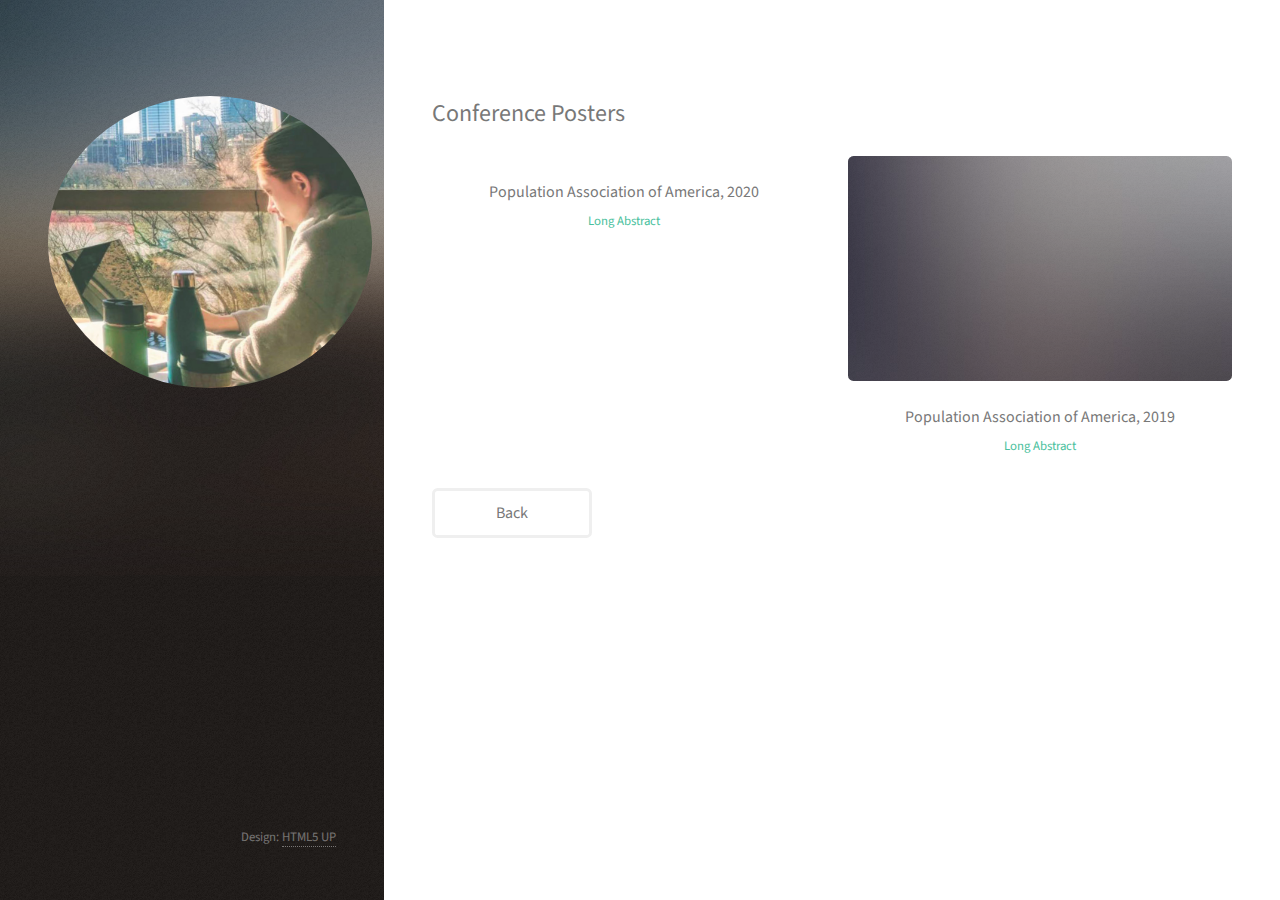
==== commit 12d8d8a4: "Update conference_posters.html" ====
--- a/conference_posters.html
+++ b/conference_posters.html
@@ -32,16 +32,16 @@
 								<a href="images/PAA_poster_2020.jpg" class="image fit thumb"><img src="images/PAA_poster_2020_tumbnail.jpg" alt="" /></a>
 								<!-- <a href="images/fulls/02.jpg" class="image fit thumb"><img src="images/thumbs/02.jpg" alt="" /></a> -->
 								<h3 style="text-align:center;">Population Association of America, 2020</h3>
-								<p style="text-align:center;">Long Abstract</p>
+								<a href="files/PAA_2020_Poster_Abstract.pdf"> <p style="text-align:center;">Long Abstract</p> </a>
 							</article>
 							<article class="col-6 col-12-xsmall work-item">
 								<a href="images/fulls/03.jpg" class="image fit thumb"><img src="images/thumbs/03.jpg" alt="" /></a>
-								<h3>Population Association of America, 2019</h3>
-								<p>Long Abstract</p>
+								<h3 style="text-align:center;">Population Association of America, 2019</h3>
+								<a href="files/PAA_2019_Poster_Abstract.pdf"> <p style="text-align:center;">Long Abstract</p> </a>
 							</article>
 						</div>
 						<ul class="actions">
-							<li><a href="#" class="button">Full Portfolio</a></li>
+							<li><a href="index.html" class="button">Back</a></li>
 						</ul>
 					</section>
 
